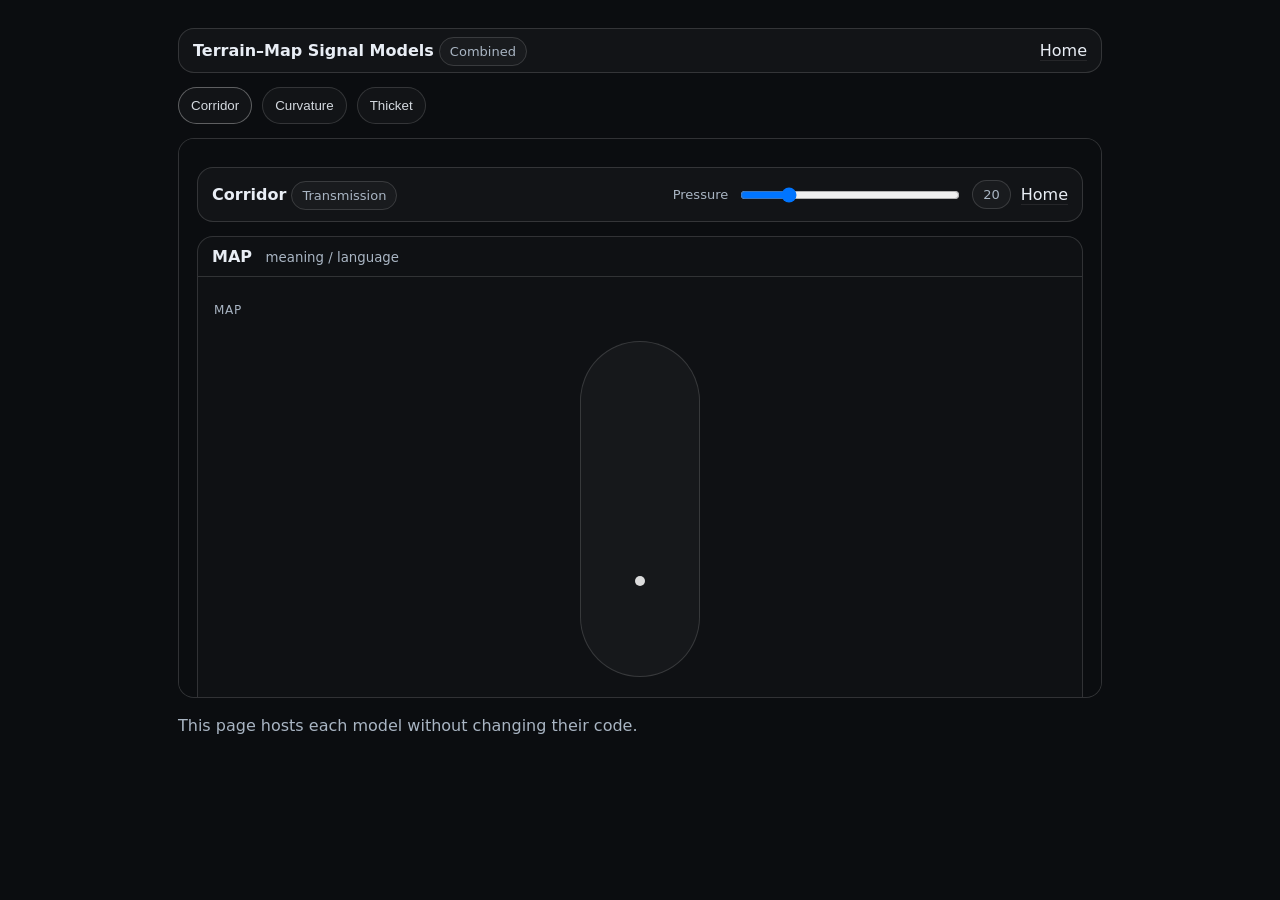
==== combined.html @ 4e3425d4 "Create combined.html" ====
<!doctype html>
<html lang="en">
<head>
  <meta charset="utf-8" />
  <meta name="viewport" content="width=device-width,initial-scale=1" />
  <title>Signal Models — Combined</title>
  <link rel="stylesheet" href="./shared/style.css" />
  <style>
    .tabs { display:flex; gap:10px; flex-wrap:wrap; margin: 14px 0; }
    .tabs button{
      cursor:pointer; padding:10px 12px; border-radius:999px;
      border:1px solid rgba(255,255,255,.14); background: rgba(255,255,255,.03);
      color: rgba(233,238,245,.9);
    }
    .tabs button.active{ border-color: rgba(255,255,255,.32); }
    .frameWrap{
      border:1px solid rgba(255,255,255,.14);
      border-radius: 16px; overflow:hidden; background: rgba(255,255,255,.02);
      height: 560px;
    }
    iframe{ width:100%; height:100%; border:0; }
  </style>
</head>
<body>
  <main class="wrap">
    <div class="topbar">
      <div><strong>Terrain–Map Signal Models</strong> <span class="pill">Combined</span></div>
      <div><a class="link" href="./">Home</a></div>
    </div>

    <div class="tabs" id="tabs">
      <button data-src="./corridor/" class="active">Corridor</button>
      <button data-src="./curvature/">Curvature</button>
      <button data-src="./thicket/">Thicket</button>
    </div>

    <div class="frameWrap">
      <iframe id="modelFrame" src="./corridor/" loading="lazy"></iframe>
    </div>

    <p class="foot">This page hosts each model without changing their code.</p>
  </main>

  <script>
    const tabs = document.getElementById("tabs");
    const frame = document.getElementById("modelFrame");

    tabs.addEventListener("click", (e) => {
      const btn = e.target.closest("button[data-src]");
      if (!btn) return;
      [...tabs.querySelectorAll("button")].forEach(b => b.classList.remove("active"));
      btn.classList.add("active");
      frame.src = btn.dataset.src;
    });
  </script>
</body>
</html>
---- shared/style.css ----
:root{
  --bg:#0b0d10;
  --panel:#11161c;
  --ink:#e9eef5;
  --muted:#a9b5c3;
  --line:rgba(255,255,255,.14);
  --soft:rgba(255,255,255,.08);
  --radius:16px;
}

*{ box-sizing:border-box; }
html,body{ height:100%; }
body{
  margin:0;
  font-family: system-ui, -apple-system, Segoe UI, Roboto, Helvetica, Arial, sans-serif;
  background: var(--bg);
  color: var(--ink);
}

.wrap{
  max-width: 960px;
  margin: 0 auto;
  padding: 28px 18px 42px;
}

h1{ font-size: 28px; margin: 0 0 8px; }
.sub{ margin: 0 0 18px; color: var(--muted); }

.grid{
  display:grid;
  grid-template-columns: repeat(auto-fit, minmax(220px, 1fr));
  gap: 14px;
}

.card{
  display:block;
  padding: 16px;
  background: linear-gradient(180deg, var(--panel), rgba(17,22,28,.75));
  border: 1px solid var(--line);
  border-radius: var(--radius);
  text-decoration:none;
  color: var(--ink);
  transition: transform .08s ease, border-color .12s ease;
}
.card:hover{
  transform: translateY(-2px);
  border-color: rgba(255,255,255,.26);
}
.card h2{ margin: 0 0 6px; font-size: 18px; }
.card p{ margin: 0; color: var(--muted); }

.model{
  display:grid;
  gap: 12px;
  margin-top: 14px;
}

.topbar{
  display:flex;
  justify-content: space-between;
  align-items: center;
  gap: 12px;
  flex-wrap: wrap;
  padding: 12px 14px;
  border: 1px solid var(--line);
  border-radius: var(--radius);
  background: rgba(255,255,255,.03);
}

a.link{ color: var(--ink); text-decoration: none; border-bottom: 1px solid var(--soft); }
a.link:hover{ border-bottom-color: rgba(255,255,255,.28); }

.stack{
  border: 1px solid var(--line);
  border-radius: var(--radius);
  overflow:hidden;
  background: rgba(255,255,255,.02);
}

.band{
  padding: 10px 14px;
  font-weight: 600;
  border-bottom: 1px solid var(--line);
}
.band small{ font-weight: 500; color: var(--muted); margin-left: 8px; }

.stage{
  position: relative;
  height: 440px;
  padding: 18px 0;
}

.label{
  position:absolute;
  left: 16px;
  font-size: 12px;
  color: var(--muted);
  letter-spacing: .06em;
}
.label.map{ top: 14px; }
.label.terrain{ bottom: 14px; }

.channel{
  position:absolute;
  left: 50%;
  top: 52px;
  bottom: 52px;
  width: 120px;
  transform: translateX(-50%);
  border-radius: 999px;
  border: 1px solid var(--line);
  background: rgba(255,255,255,.03);
  overflow:hidden;
}

.particle{
  position:absolute;
  left: 50%;
  top: 12px;
  width: 10px;
  height: 10px;
  border-radius: 999px;
  background: rgba(255,255,255,.85);
  transform: translateX(-50%);
  filter: blur(.2px);
}

.note{
  padding: 12px 14px;
  color: var(--muted);
  border-top: 1px solid var(--line);
  line-height: 1.45;
}

.controls{
  display:flex;
  gap: 10px;
  align-items:center;
  flex-wrap: wrap;
}
.controls label{ color: var(--muted); font-size: 13px; }
.controls input[type="range"]{ width: 220px; }
.pill{
  padding: 6px 10px;
  border: 1px solid var(--line);
  border-radius: 999px;
  background: rgba(255,255,255,.03);
  color: var(--muted);
  font-size: 13px;
}

.foot{ margin-top: 18px; color: var(--muted); }
.hint{ opacity: .9; }
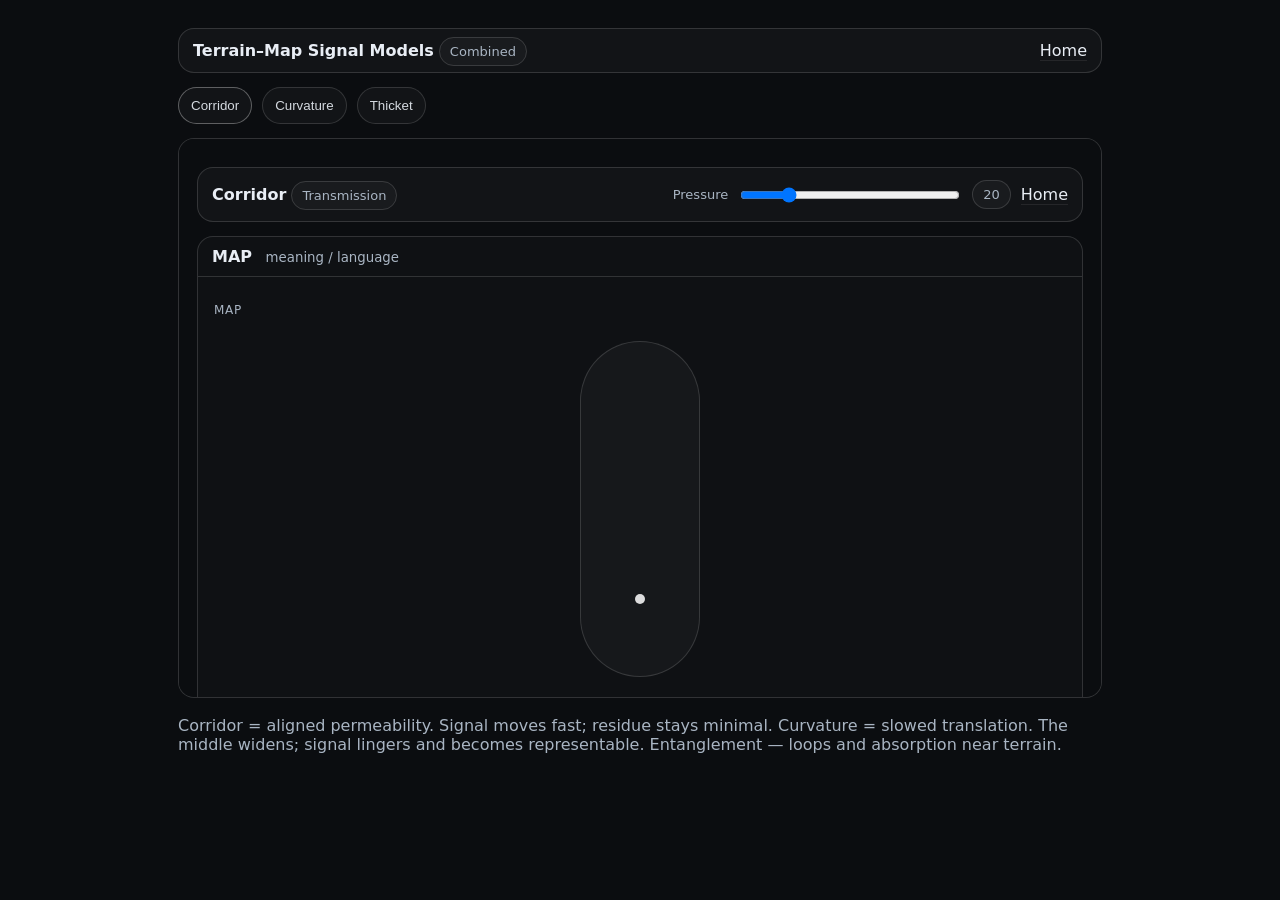
==== commit e5741c4e: "Update combined.html" ====
--- a/combined.html
+++ b/combined.html
@@ -38,7 +38,9 @@
       <iframe id="modelFrame" src="./corridor/" loading="lazy"></iframe>
     </div>
 
-    <p class="foot">This page hosts each model without changing their code.</p>
+    <p class="foot">Corridor = aligned permeability. Signal moves fast; residue stays minimal.
+Curvature = slowed translation. The middle widens; signal lingers and becomes representable.
+Entanglement — loops and absorption near terrain.</p>
   </main>
 
   <script>
